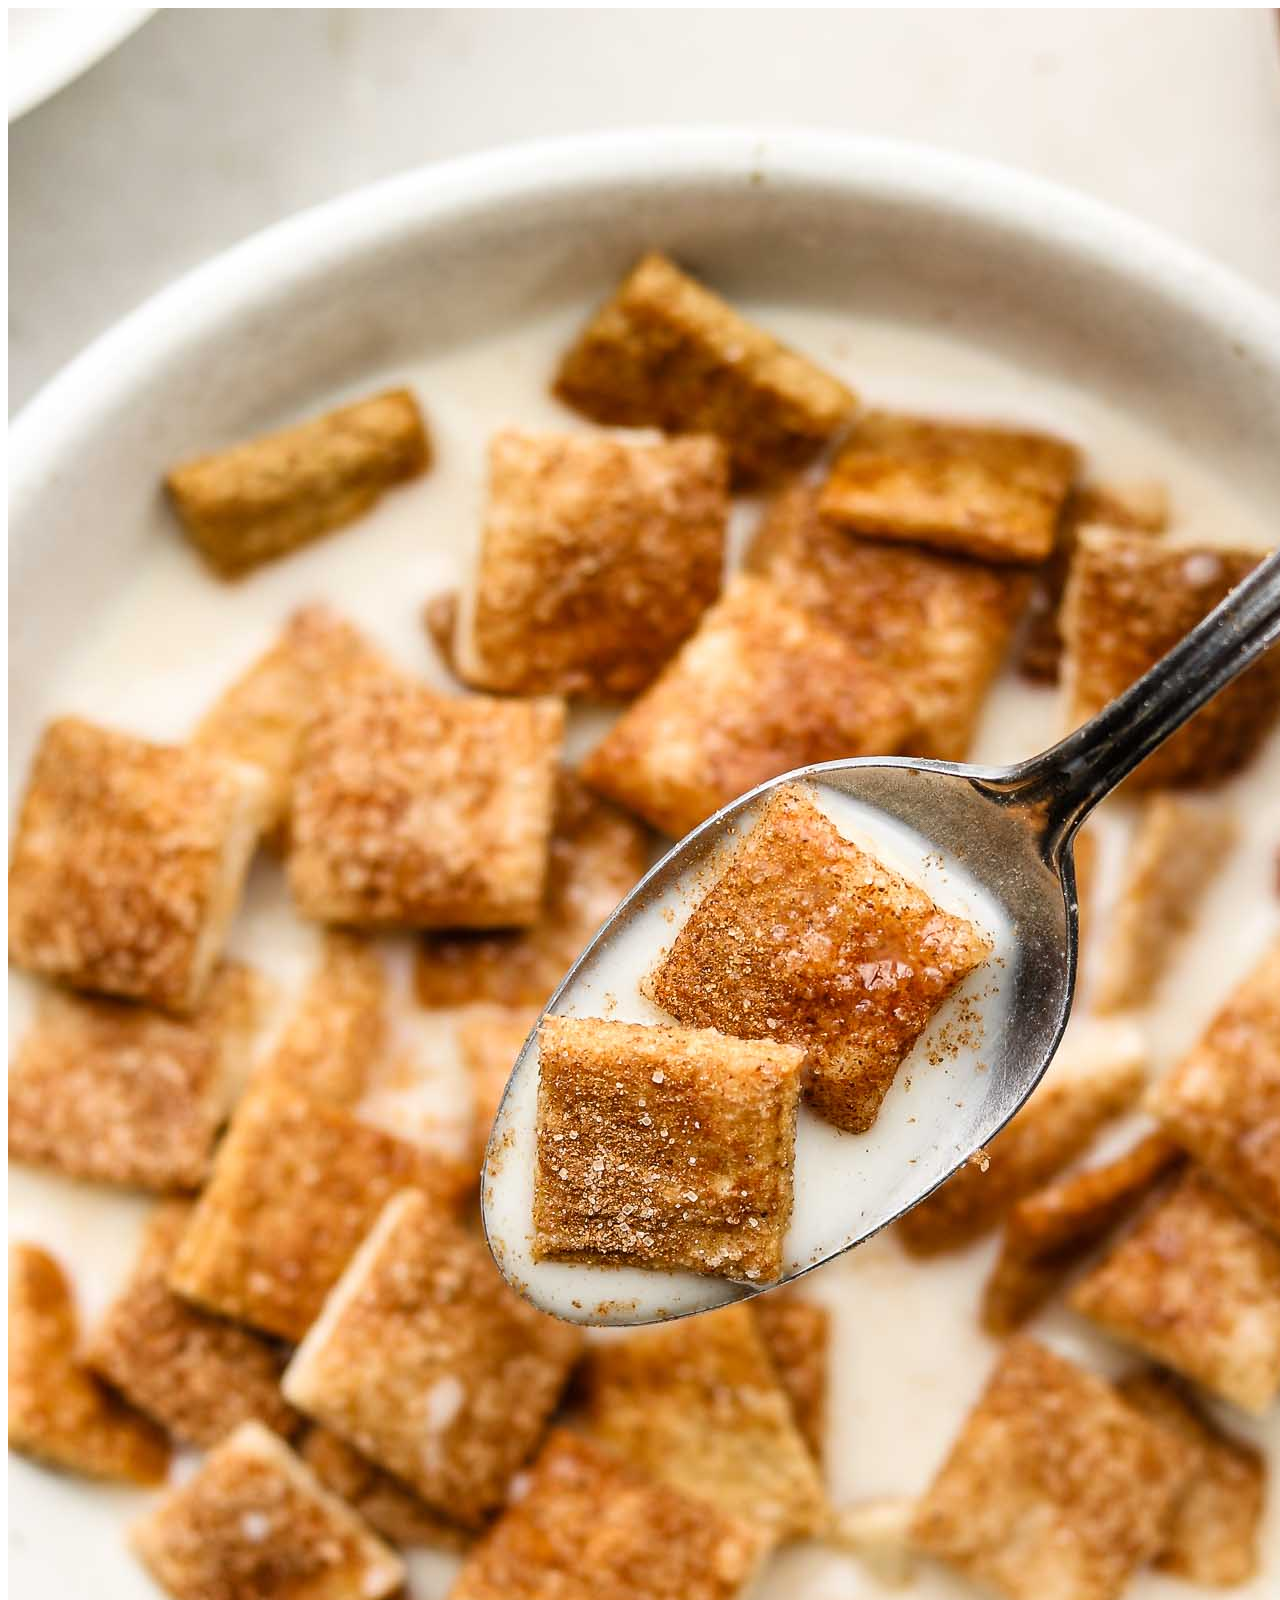
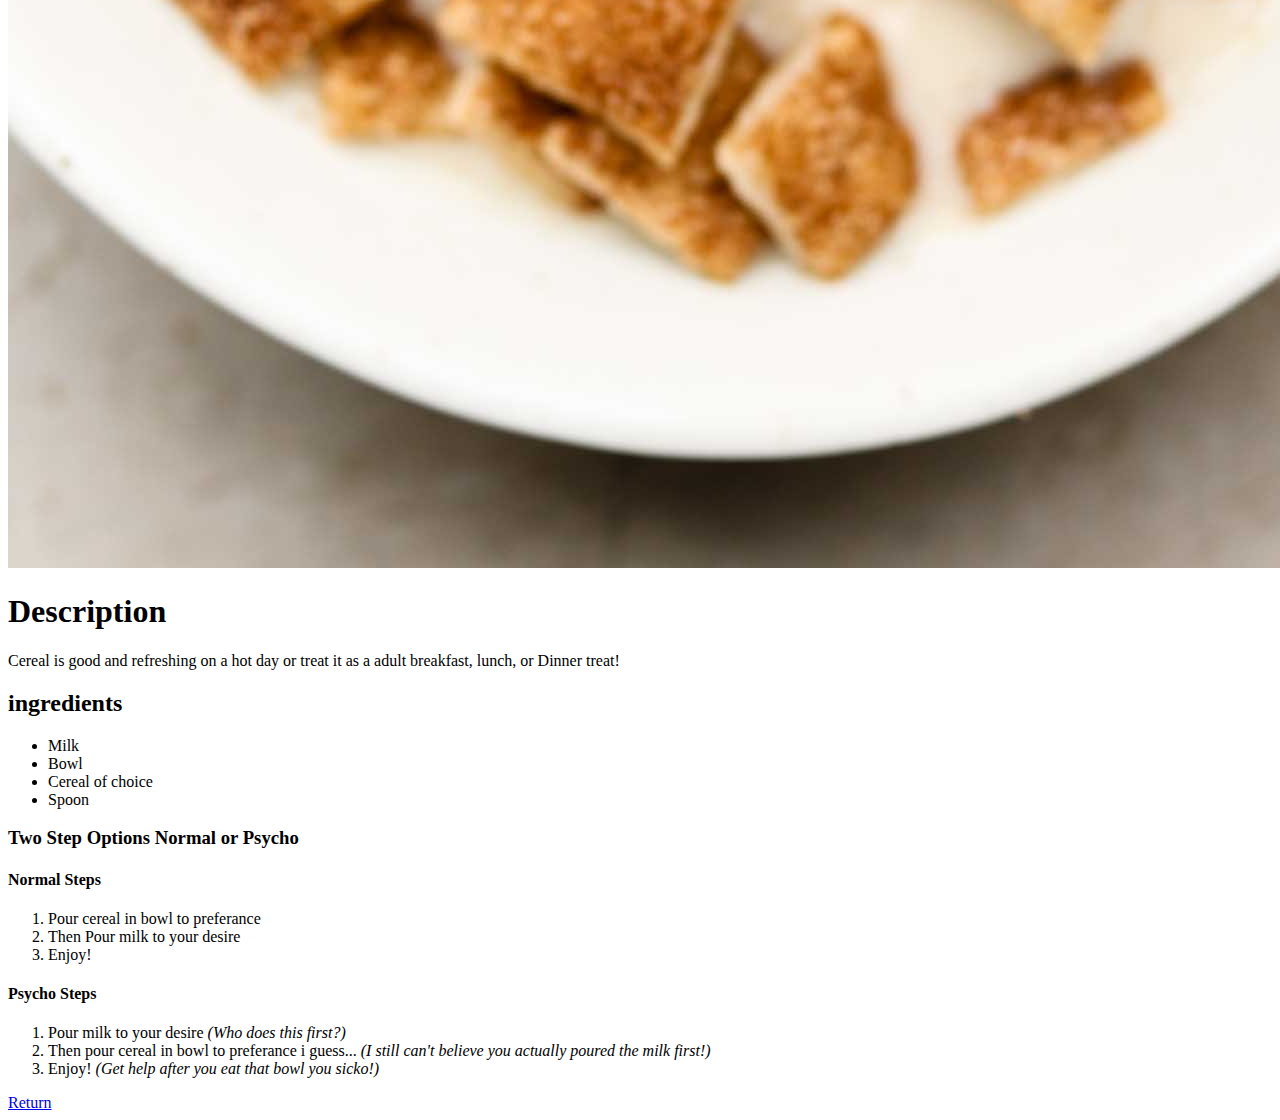
==== recipes/cereal.html @ 58baefb4 "Merging project" ====
<!DOCTYPE html>
<html lang="en">
<head>
    <meta charset="UTF-8">
    <meta name="viewport" content="width=device-width, initial-scale=1.0">
    <title>Cereal</title>
</head>
<body>
    <img src="../img/cereal.jpg">
    <h1> Description</h1>
    <p>Cereal is good and refreshing on a hot day or treat it as a adult breakfast, lunch, or Dinner treat! </p>
    
    <h2>ingredients</h2>
    <ul>
        <li>Milk</li>
        <li>Bowl</li>
        <li>Cereal of choice</li>
        <li>Spoon</li>
    </ul>
    <h3>Two Step Options <strong>Normal</strong> or <strong>Psycho</strong></h3>
    <h4> <strong>Normal</strong> Steps</h4>

    <ol>
        <li>Pour cereal in bowl to preferance</li>
        <li>Then Pour milk to your desire</li>
        <li>Enjoy!</li>
    </ol>

    <h4> <strong>Psycho</strong> Steps</h4>

    <ol>
        <li>Pour milk to your desire <em>(Who does this first?)</em> </li>
        <li>Then pour cereal in bowl to preferance i guess...<em> (I still can't believe you actually poured the milk first!) </em></li>
        <li>Enjoy! <em>(Get help after you eat that bowl you sicko!)</em> </li>
    </ol>
    <a href="../index.html">Return</a>
</body>
</html>
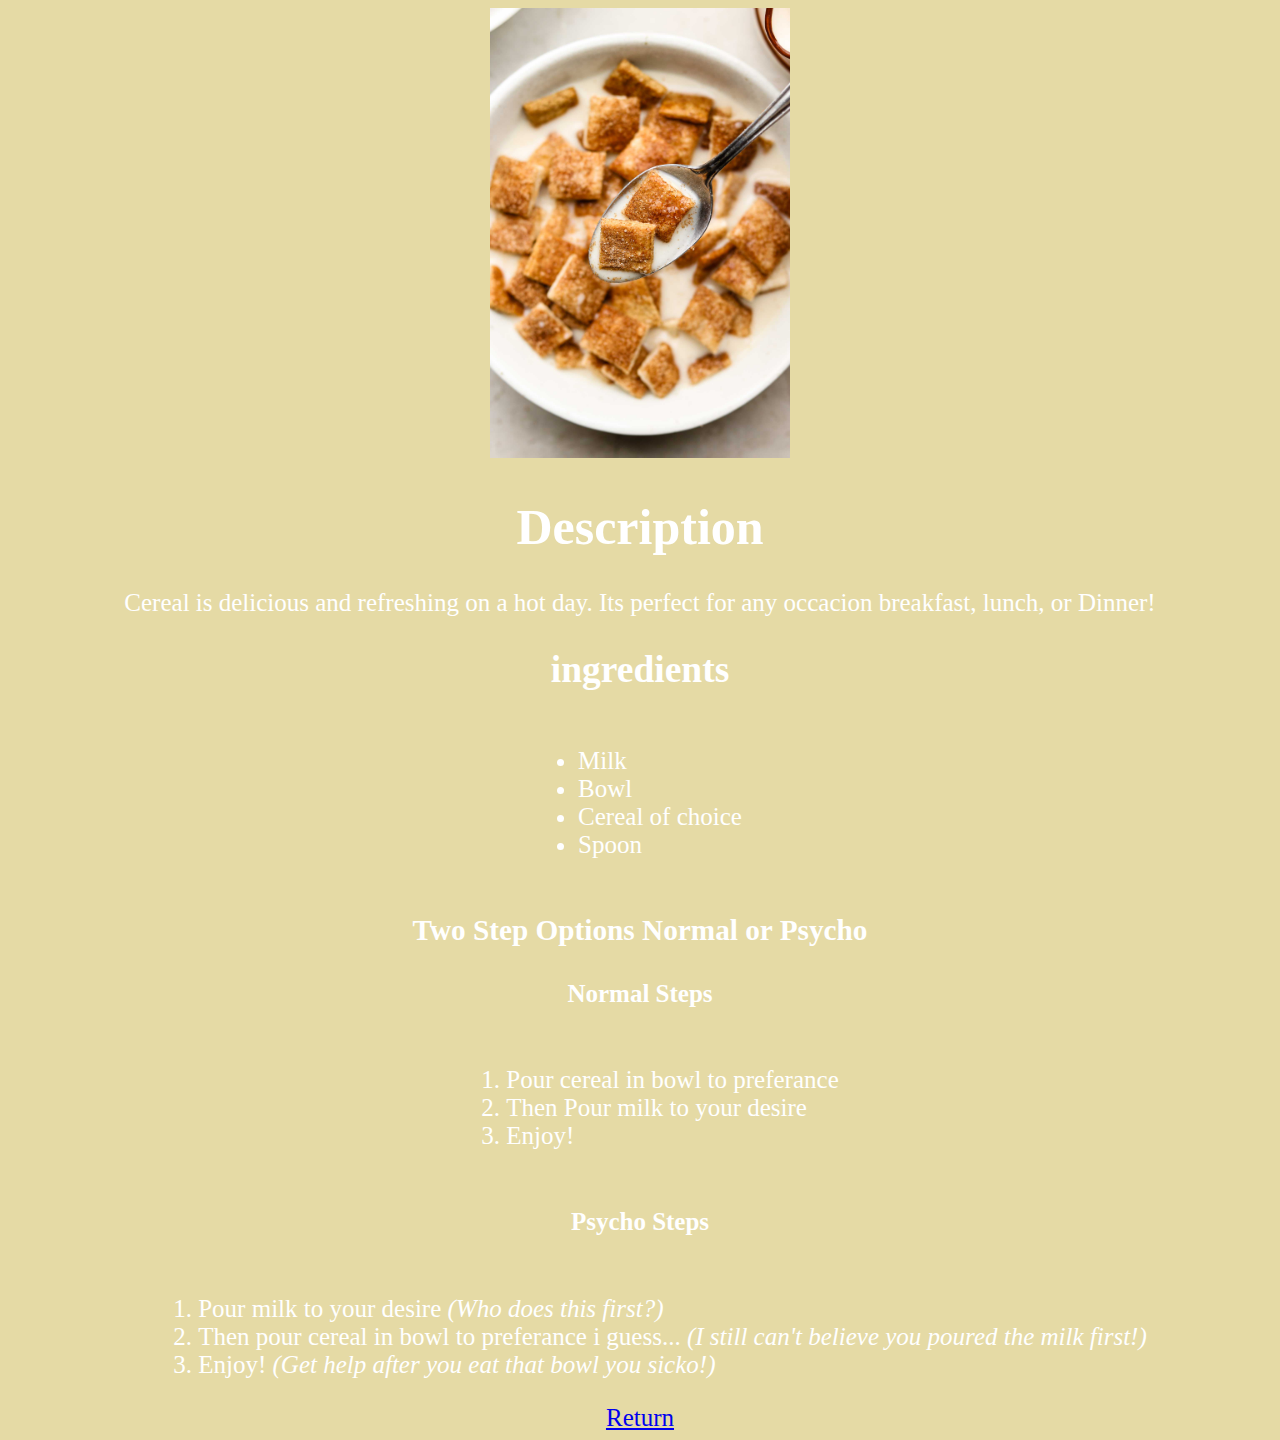
==== commit 5abf0e38: "added css styling to html project" ====
--- a/recipes/cereal.html
+++ b/recipes/cereal.html
@@ -4,35 +4,39 @@
     <meta charset="UTF-8">
     <meta name="viewport" content="width=device-width, initial-scale=1.0">
     <title>Cereal</title>
+    <link rel="stylesheet" href="cereal.css">
 </head>
 <body>
     <img src="../img/cereal.jpg">
     <h1> Description</h1>
-    <p>Cereal is good and refreshing on a hot day or treat it as a adult breakfast, lunch, or Dinner treat! </p>
+    <p>Cereal is delicious and refreshing on a hot day. Its perfect for any occacion breakfast, lunch, or Dinner! </p>
     
     <h2>ingredients</h2>
+    <div class="list">
     <ul>
         <li>Milk</li>
         <li>Bowl</li>
         <li>Cereal of choice</li>
         <li>Spoon</li>
     </ul>
+    </div>
     <h3>Two Step Options <strong>Normal</strong> or <strong>Psycho</strong></h3>
     <h4> <strong>Normal</strong> Steps</h4>
-
+<div class="listtwo">
     <ol>
         <li>Pour cereal in bowl to preferance</li>
         <li>Then Pour milk to your desire</li>
         <li>Enjoy!</li>
     </ol>
-
+</div>
     <h4> <strong>Psycho</strong> Steps</h4>
-
+<div class="listtwo">
     <ol>
         <li>Pour milk to your desire <em>(Who does this first?)</em> </li>
-        <li>Then pour cereal in bowl to preferance i guess...<em> (I still can't believe you actually poured the milk first!) </em></li>
+        <li>Then pour cereal in bowl to preferance i guess...<em> (I still can't believe you poured the milk first!) </em></li>
         <li>Enjoy! <em>(Get help after you eat that bowl you sicko!)</em> </li>
     </ol>
-    <a href="../index.html">Return</a>
+</div>
+   <footer><a href="../index.html">Return</a></footer> 
 </body>
 </html>--- a/recipes/cereal.css
+++ b/recipes/cereal.css
@@ -0,0 +1,23 @@
+body {
+    text-align: center;
+    background-color: rgb(229, 218, 165);
+    color: rgb(255, 255, 255);
+    font-size: 25px;
+    font-family: Georgia, 'Times New Roman', Times, serif;
+}
+
+img {
+    height: auto;
+    width: 300px;
+
+}.list {
+    display: inline-block;
+    text-align: left;
+}
+
+.listtwo {
+    padding-left: 0%;
+    list-style-position: inside;
+    display: inline-block;
+    text-align: left;
+}